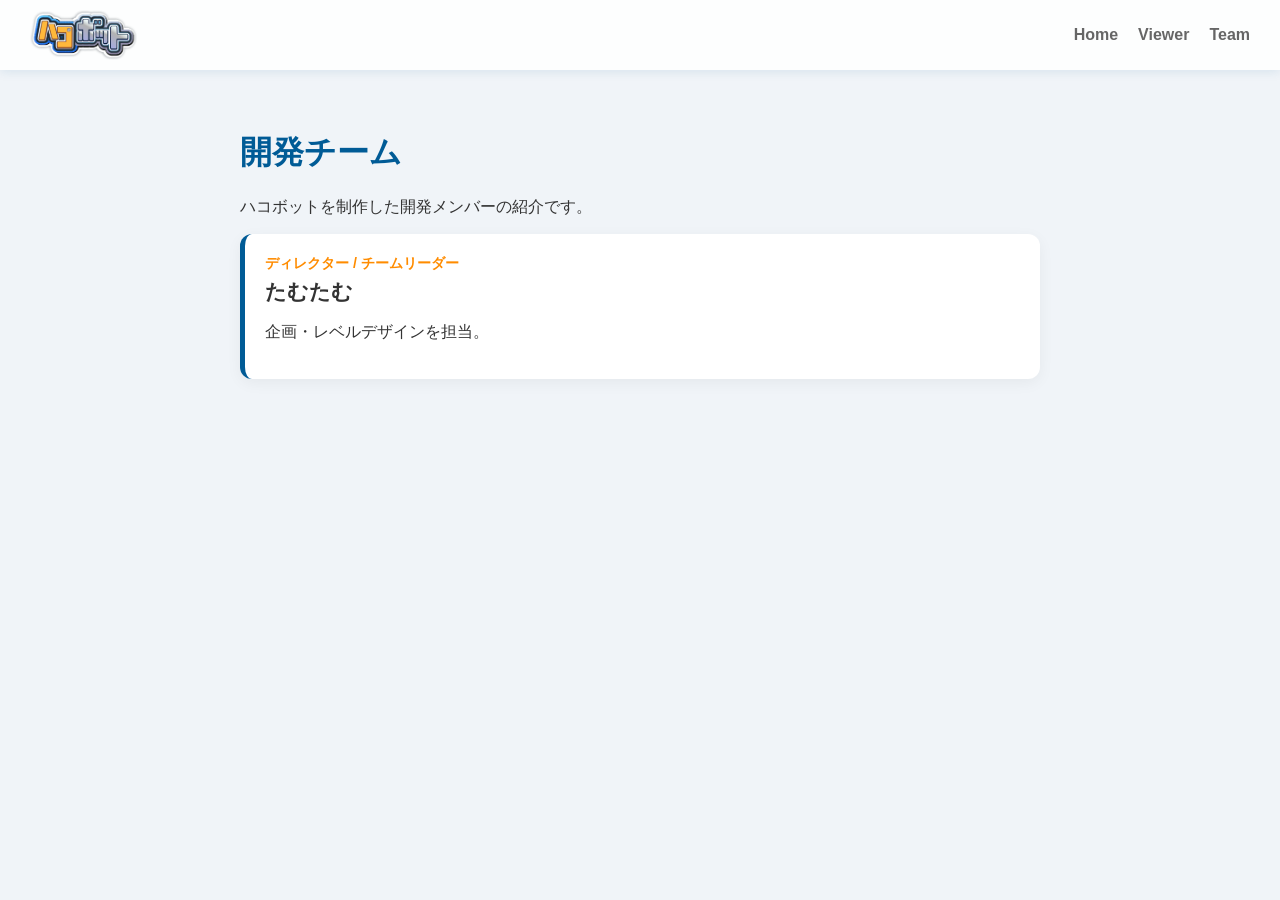
==== team.html @ b32bc6ab "initialize" ====
<!DOCTYPE html>
<html lang="ja">
<head>
    <meta charset="UTF-8">
    <meta name="viewport" content="width=device-width, initial-scale=1.0">
    <title>ハコボット - 開発チーム</title>
    <link rel="stylesheet" href="css/style.css">
    <style>
        .member-card {
            background: white;
            padding: 20px;
            border-radius: 12px;
            box-shadow: 0 4px 15px rgba(0,0,0,0.05);
            margin-bottom: 20px;
            border-left: 5px solid #005B96;
        }
        .member-role { color: #FF8C00; font-weight: bold; font-size: 0.9rem; }
        .member-name { font-size: 1.3rem; font-weight: bold; margin: 5px 0 10px; }
    </style>
</head>
<body>
    <header>
        <a href="index.html" class="logo">
            <img src="Assets/Images/logo.png" alt="ハコボット">
        </a>
        <nav>
            <a href="index.html">Home</a>
            <a href="viewer.html">Viewer</a>
            <a href="team.html">Team</a>
        </nav>
    </header>

    <div class="container">
        <h1>開発チーム</h1>
        <p>ハコボットを制作した開発メンバーの紹介です。</p>

        <div class="member-card">
            <div class="member-role">ディレクター / チームリーダー</div>
            <div class="member-name">たむたむ</div>
            <p>企画・レベルデザインを担当。</p>
        </div>
    </div>
</body>
</html>
---- css/style.css ----
body {
    margin: 0;
    font-family: 'Segoe UI', Roboto, Helvetica, Arial, sans-serif;
    background-color: #F0F4F8;
    color: #333;
}

header {
    position: fixed;
    top: 0;
    width: 100%;
    height: 70px;
    background: rgba(255, 255, 255, 0.85);
    backdrop-filter: blur(10px);
    -webkit-backdrop-filter: blur(10px);
    box-shadow: 0 2px 10px rgba(0, 91, 150, 0.1);
    display: flex;
    align-items: center;
    justify-content: space-between;
    padding: 0 30px;
    box-sizing: border-box;
    z-index: 1000;
}

.logo {
    display: flex;
    align-items: center;
    text-decoration: none;
}

.logo img {
    max-height: 50px;
    width: auto;
    transition: transform 0.2s ease;
}

.logo:hover img {
    transform: scale(1.05);
}

nav {
    display: flex;
    align-items: center;
}

nav a {
    text-decoration: none;
    color: #666;
    font-weight: 600;
    margin-left: 20px;
    transition: color 0.2s;
}

nav a:hover {
    color: #FF8C00;
}

.container {
    padding: 110px 30px 40px; 
    max-width: 800px;
    margin: 0 auto;
}

h1 { color: #005B96; }
h2 { color: #333; border-bottom: 2px solid #E1E8ED; padding-bottom: 8px; }

.btn {
    display: inline-block;
    padding: 12px 24px;
    background-color: #FF8C00;
    color: white;
    text-decoration: none;
    border-radius: 8px;
    font-weight: bold;
    box-shadow: 0 4px 12px rgba(255, 140, 0, 0.3);
    transition: all 0.2s ease;
}
.btn:hover {
    background-color: #FF9F2A;
    transform: translateY(-2px);
    box-shadow: 0 6px 16px rgba(255, 140, 0, 0.4);
}

@media (max-width: 768px) {
    header {
        height: auto;
        padding: 10px 15px;
        flex-direction: column;
        gap: 10px;
    }
    .logo img {
        max-height: 45px;
    }
    nav {
        width: 100%;
        justify-content: center;
        gap: 15px;
    }
    nav a {
        margin-left: 0;
        font-size: 0.95rem;
    }
    .container {
        padding: 120px 20px 30px;
    }
    h1 {
        font-size: 1.5rem;
    }
}
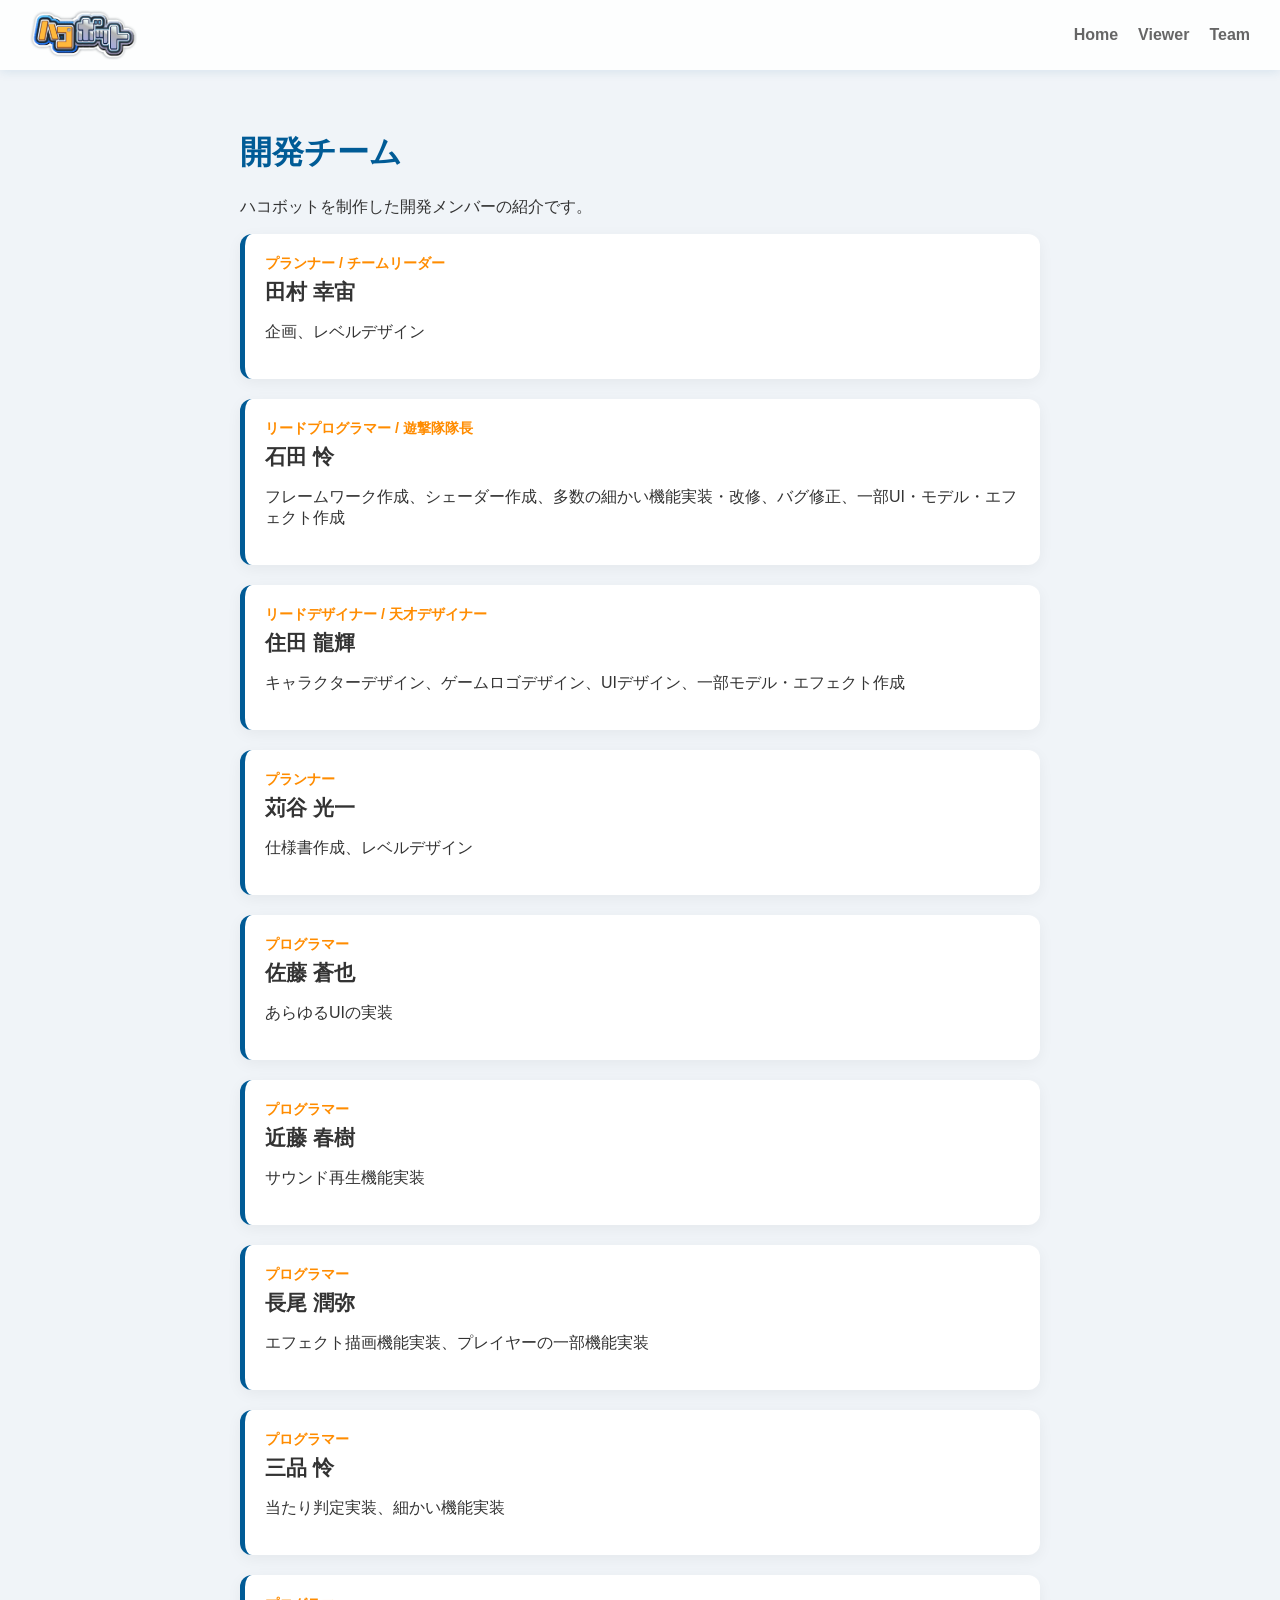
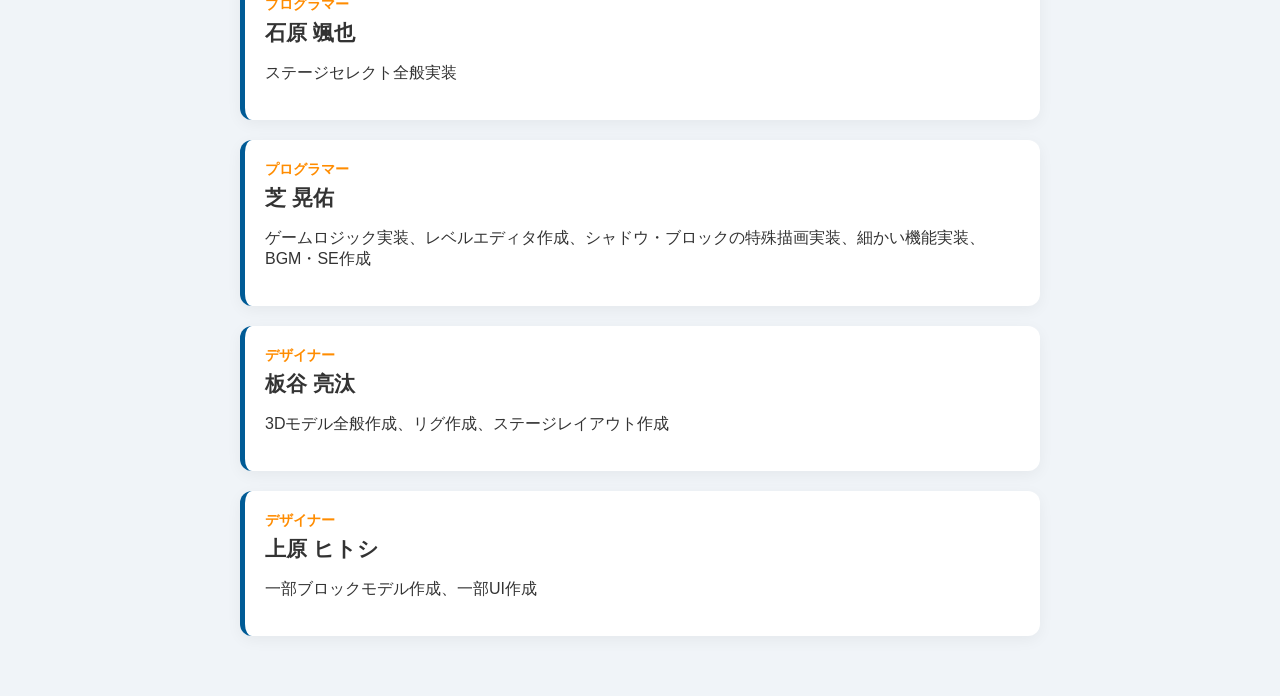
==== commit d8707a49: "テキスト変更" ====
--- a/team.html
+++ b/team.html
@@ -35,9 +35,75 @@
         <p>ハコボットを制作した開発メンバーの紹介です。</p>
 
         <div class="member-card">
-            <div class="member-role">ディレクター / チームリーダー</div>
-            <div class="member-name">たむたむ</div>
-            <p>企画・レベルデザインを担当。</p>
+            <div class="member-role">プランナー / チームリーダー</div>
+            <div class="member-name">田村 幸宙</div>
+            <p>企画、レベルデザイン</p>
+        </div>
+
+        <div class="member-card">
+            <div class="member-role">リードプログラマー / 遊撃隊隊長</div>
+            <div class="member-name">石田 怜</div>
+            <p>フレームワーク作成、シェーダー作成、多数の細かい機能実装・改修、バグ修正、一部UI・モデル・エフェクト作成</p>
+        </div>
+
+        <div class="member-card">
+            <div class="member-role">リードデザイナー / 天才デザイナー</div>
+            <div class="member-name">住田 龍輝</div>
+            <p>キャラクターデザイン、ゲームロゴデザイン、UIデザイン、一部モデル・エフェクト作成</p>
+        </div>
+
+        <div class="member-card">
+            <div class="member-role">プランナー</div>
+            <div class="member-name">苅谷 光一</div>
+            <p>仕様書作成、レベルデザイン</p>
+        </div>
+
+        <div class="member-card">
+            <div class="member-role">プログラマー</div>
+            <div class="member-name">佐藤 蒼也</div>
+            <p>あらゆるUIの実装</p>
+        </div>
+
+        <div class="member-card">
+            <div class="member-role">プログラマー</div>
+            <div class="member-name">近藤 春樹</div>
+            <p>サウンド再生機能実装</p>
+        </div>
+
+        <div class="member-card">
+            <div class="member-role">プログラマー</div>
+            <div class="member-name">長尾 潤弥</div>
+            <p>エフェクト描画機能実装、プレイヤーの一部機能実装</p>
+        </div>
+
+        <div class="member-card">
+            <div class="member-role">プログラマー</div>
+            <div class="member-name">三品 怜</div>
+            <p>当たり判定実装、細かい機能実装</p>
+        </div>
+
+        <div class="member-card">
+            <div class="member-role">プログラマー</div>
+            <div class="member-name">石原 颯也</div>
+            <p>ステージセレクト全般実装</p>
+        </div>
+
+        <div class="member-card">
+            <div class="member-role">プログラマー</div>
+            <div class="member-name">芝 晃佑</div>
+            <p>ゲームロジック実装、レベルエディタ作成、シャドウ・ブロックの特殊描画実装、細かい機能実装、BGM・SE作成</p>
+        </div>
+
+        <div class="member-card">
+            <div class="member-role">デザイナー</div>
+            <div class="member-name">板谷 亮汰</div>
+            <p>3Dモデル全般作成、リグ作成、ステージレイアウト作成</p>
+        </div>
+
+        <div class="member-card">
+            <div class="member-role">デザイナー</div>
+            <div class="member-name">上原 ヒトシ</div>
+            <p>一部ブロックモデル作成、一部UI作成</p>
         </div>
     </div>
 </body>
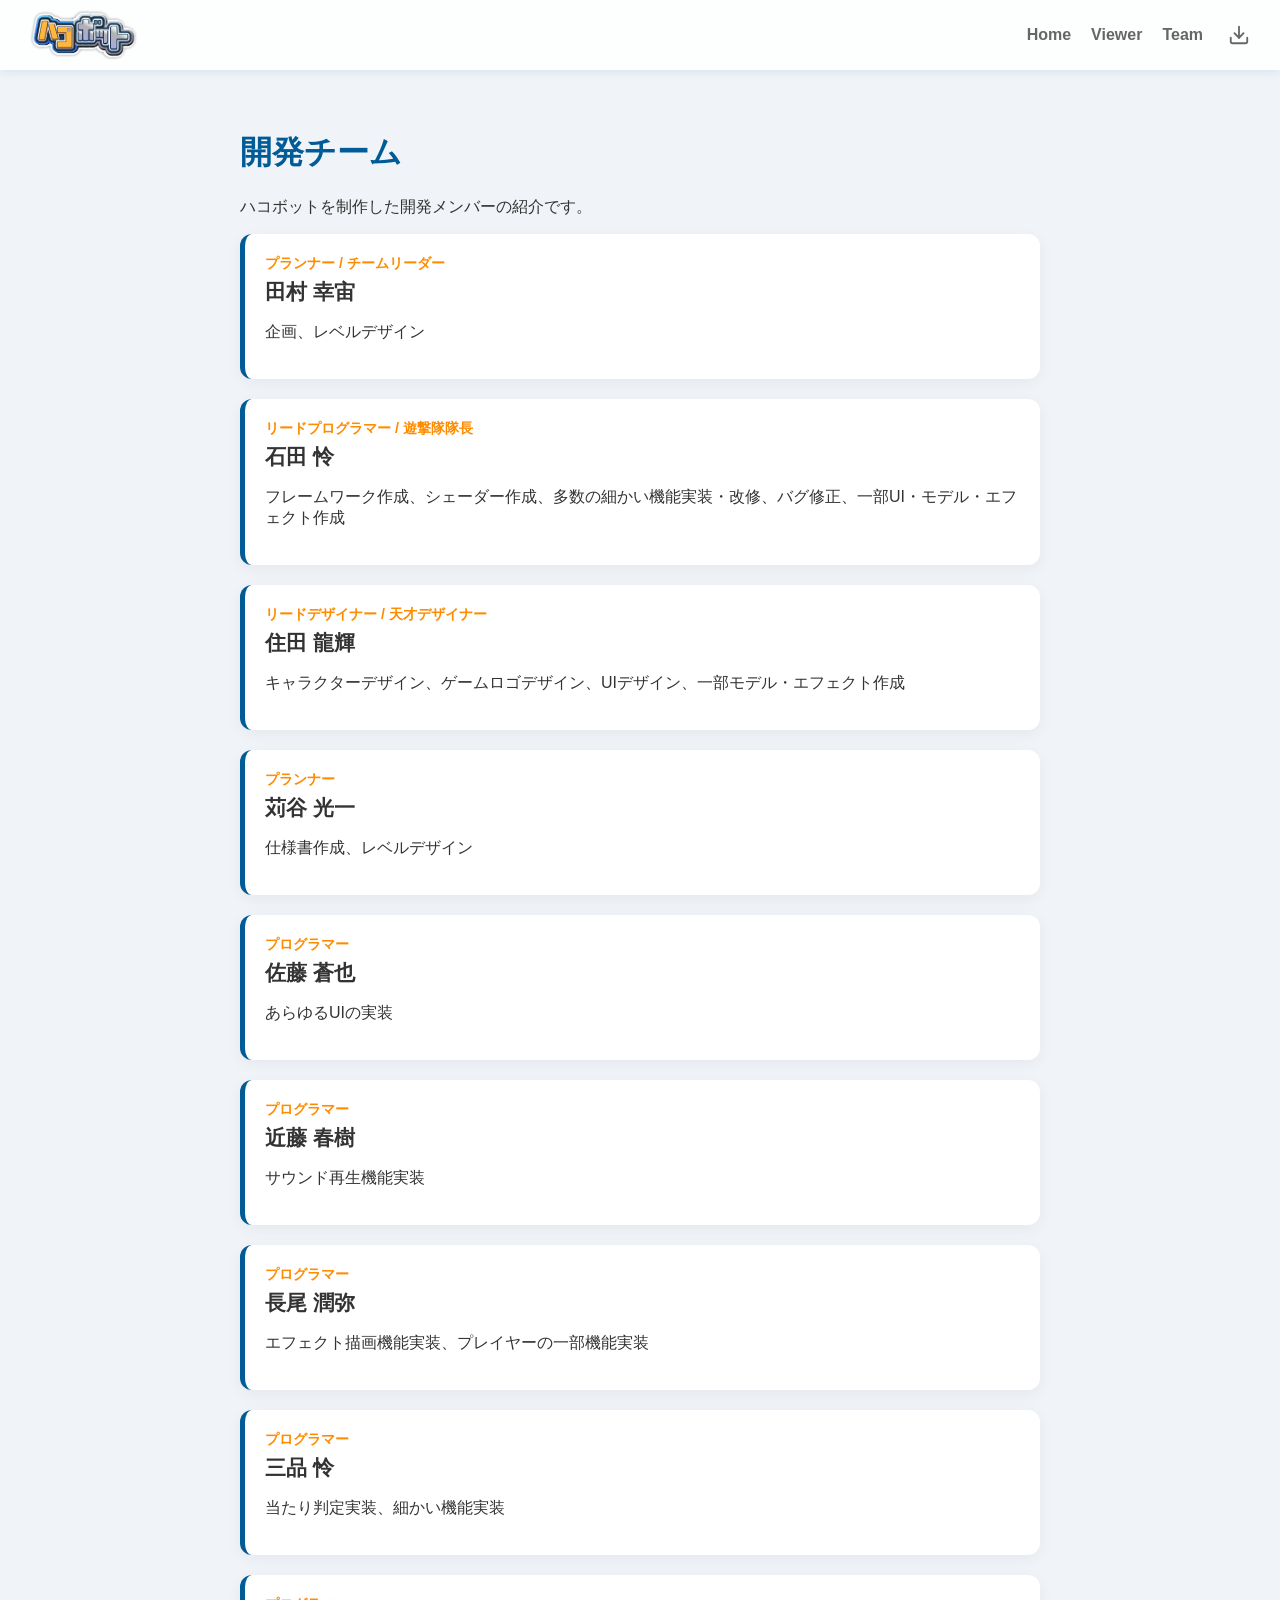
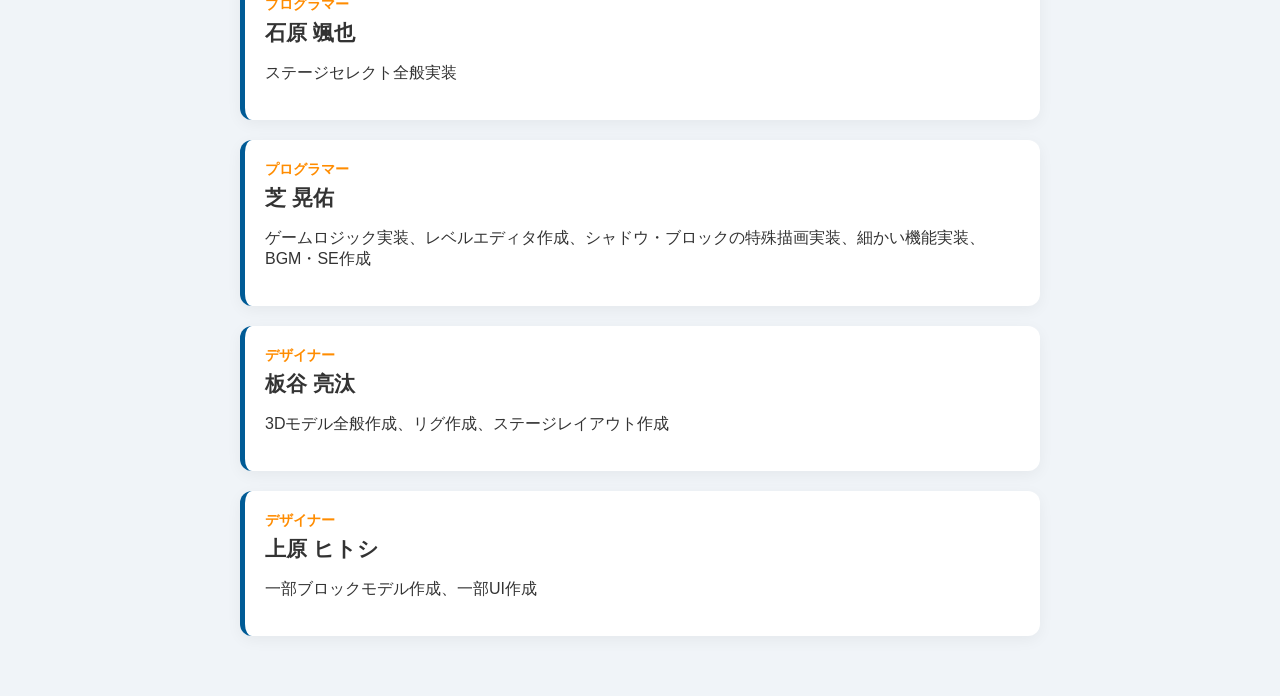
==== commit 124e08f2: "ダウンロードボタンを追加" ====
--- a/team.html
+++ b/team.html
@@ -27,6 +27,13 @@
             <a href="index.html">Home</a>
             <a href="viewer.html">Viewer</a>
             <a href="team.html">Team</a>
+            <a href="https://github.com/HEW209/HakoBotWeb/releases/download/v1.0.0/default.zip" class="nav-icon" title="ゲームをダウンロード">
+                <svg xmlns="http://www.w3.org/2000/svg" width="22" height="22" viewBox="0 0 24 24" fill="none" stroke="currentColor" stroke-width="2" stroke-linecap="round" stroke-linejoin="round">
+                    <path d="M21 15v4a2 2 0 0 1-2 2H5a2 2 0 0 1-2-2v-4"></path>
+                    <polyline points="7 10 12 15 17 10"></polyline>
+                    <line x1="12" y1="15" x2="12" y2="3"></line>
+                </svg>
+            </a>
         </nav>
     </header>
 
--- a/css/style.css
+++ b/css/style.css
@@ -9,7 +9,7 @@
     position: fixed;
     top: 0;
     width: 100%;
-    height: 70px;
+    height: 70px; 
     background: rgba(255, 255, 255, 0.85);
     backdrop-filter: blur(10px);
     -webkit-backdrop-filter: blur(10px);
@@ -29,7 +29,7 @@
 }
 
 .logo img {
-    max-height: 50px;
+    max-height: 50px; 
     width: auto;
     transition: transform 0.2s ease;
 }
@@ -55,6 +55,19 @@
     color: #FF8C00;
 }
 
+nav a.nav-icon {
+    display: flex;
+    align-items: center;
+    margin-left: 25px;
+    color: #666;
+    transition: color 0.2s, transform 0.2s;
+}
+
+nav a.nav-icon:hover {
+    color: #FF8C00;
+    transform: translateY(-2px);
+}
+
 .container {
     padding: 110px 30px 40px; 
     max-width: 800px;
@@ -66,7 +79,7 @@
 
 .btn {
     display: inline-block;
-    padding: 12px 24px;
+    padding: 14px 24px;
     background-color: #FF8C00;
     color: white;
     text-decoration: none;
@@ -74,6 +87,8 @@
     font-weight: bold;
     box-shadow: 0 4px 12px rgba(255, 140, 0, 0.3);
     transition: all 0.2s ease;
+    text-align: center;
+    box-sizing: border-box;
 }
 .btn:hover {
     background-color: #FF9F2A;
@@ -81,27 +96,40 @@
     box-shadow: 0 6px 16px rgba(255, 140, 0, 0.4);
 }
 
+.btn-dl {
+    background-color: #005B96;
+    box-shadow: 0 4px 12px rgba(0, 91, 150, 0.3);
+}
+.btn-dl:hover {
+    background-color: #004A7A;
+    box-shadow: 0 6px 16px rgba(0, 91, 150, 0.4);
+}
+
 @media (max-width: 768px) {
     header {
         height: auto;
         padding: 10px 15px;
-        flex-direction: column;
+        flex-direction: column; 
         gap: 10px;
     }
     .logo img {
-        max-height: 45px;
+        max-height: 45px; 
     }
     nav {
         width: 100%;
         justify-content: center;
         gap: 15px;
+        flex-wrap: wrap; 
     }
     nav a {
         margin-left: 0;
-        font-size: 0.95rem;
+        font-size: 0.9rem; 
+    }
+    nav a.nav-icon {
+        margin-left: 0;
     }
     .container {
-        padding: 120px 20px 30px;
+        padding: 120px 20px 30px; 
     }
     h1 {
         font-size: 1.5rem;
